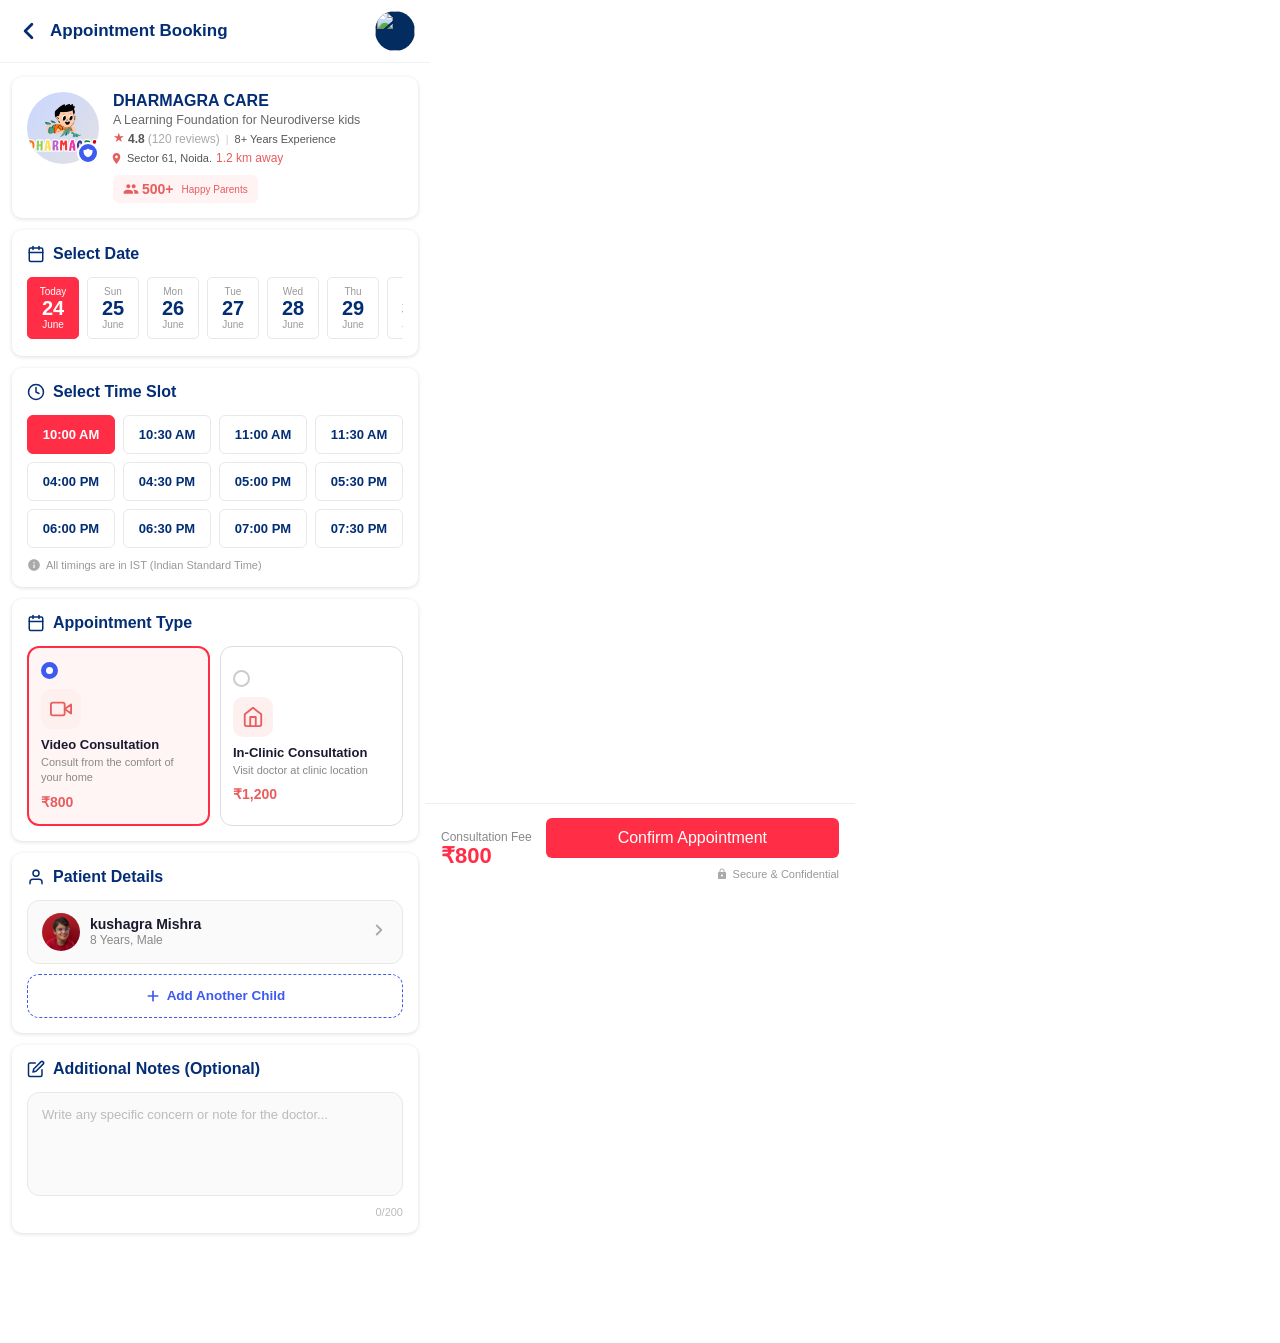
==== calender.html @ 7a9750ef "Add files via upload final code" ====
<!DOCTYPE html>
<html lang="en">
<head>
<meta charset="UTF-8">
<meta name="viewport" content="width=device-width, initial-scale=1.0, maximum-scale=1.0">
<title>Book Appointment</title>
<link rel="stylesheet" href="css/style.css">
<style>

:root{
    --primary:#032d74;
    --secondary:#ff2d46;
    --bg:#f8f8f8;
    --text:#0d2c63;
    --white:#ffffff;
    --gray: #667085;
}


  .screen {
    width: 100%;
    max-width: 430px;
    background: #fff;
    position: relative;
  }
  .topbar-title h1 {
    font-size: 17px;
    font-weight: 700;
    color: #1a1a2e;
    line-height: 1.2;
  }
  .topbar-title p {
    font-size: 11.5px;
    color: #888;
    margin-top: 1px;
  }

  .topbar-right {
    display: flex;
    align-items: center;
    gap: 8px;
    background: #fff;
    border: 1.5px solid #eee;
    border-radius: 22px;
    padding: 5px 10px 5px 6px;
    cursor: pointer;
  }
  .avatar-circle {
    width: 32px; height: 32px;
    border-radius: 50%;
    background: #3d5af1;
    display: flex; align-items: center; justify-content: center;
  }
  .avatar-circle svg { width: 20px; height: 20px; color: #fff; }
  .topbar-right-text { line-height: 1.2; }
  .topbar-right-text .hello { font-size: 12.5px; font-weight: 700; color: #1a1a2e; }
  .topbar-right-text .role { font-size: 10.5px; color: #888; }
  .chevron-down { color: #555; margin-left: 2px; }

  /* ── SCROLLABLE CONTENT ── */
  .content {
    padding: 14px 12px 110px;
    display: flex;
    flex-direction: column;
    gap: 12px;
  }

  /* ── DOCTOR CARD ── */
  .doctor-card {
    background: #fff;
    border-radius: 10px;
    padding: 15px;
    display: flex;
    align-items: flex-start;
    gap: 14px;
    box-shadow: 0 1px 4px #ddd;
  }
  .doctor-img-wrap {
    position: relative;
    flex-shrink: 0;
  }
  .doctor-img img{
    max-width: 100%;
    max-height: 100%;
  }
  .doctor-img {
    width: 72px; height: 72px;
    border-radius: 50%;
    object-fit: cover;
    background: linear-gradient(135deg, #c9d6ff, #e2e2e2);
    display: flex; align-items: center; justify-content: center;
    overflow: hidden;
  }
  .doctor-img svg { width: 52px; height: 52px; color: #7a9fff; }
  .verified-badge {
    position: absolute;
    bottom: 0; right: 0;
    width: 22px; height: 22px;
    background: #3d5af1;
    border-radius: 50%;
    display: flex; align-items: center; justify-content: center;
    border: 2px solid #fff;
  }
  .verified-badge svg { width: 12px; height: 12px; color: #fff; }

  .doctor-info { flex: 1; }
  .doctor-info h2 { font-size: 16px; font-weight: 700; color: var(--primary); }
  .doctor-info .specialty { font-size: 12.5px; color: #666; margin-top: 3px; }
  .doctor-meta {
    display: flex; align-items: center; gap: 6px;
    margin-top: 5px;
  }
  .stars { display: flex; align-items: center; gap: 3px; font-size: 12px; color: #555; white-space: nowrap; }
  .star-icon { color: #e85d5d; font-size: 13px; margin-top: -3px; }
  .meta-dot { color: #ccc; font-size: 11px; }
  .experience { font-size: 11px; color: #555; white-space: nowrap; }
  .location {
    display: flex; align-items: center; gap: 4px;
    margin-top: 5px; font-size: 11px; color: #555;
  }
  .location svg { width: 13px; height: 13px; color: #e85d5d; flex-shrink: 0; margin-left: -3px; }
  .location .dist { color: #e85d5d; font-weight: 500; font-size: 12px; white-space: nowrap;}

  .happy-badge {
      display: inline-flex;
    align-items: center;
    background: #fff3f3;
    border-radius: 6px;
    padding: 6px 10px;
    gap: 8px;
    align-self: flex-start;
    margin-top: 10px;
  }
  .happy-badge .icon-row { display: flex; align-items: center; gap: 3px; }
  .happy-badge svg { width: 16px; height: 16px; color: #e85d5d; }
  .happy-badge .count { font-size: 14px; font-weight: 800; color: #e85d5d; }
  .happy-badge .label { font-size: 10px; color: #e85d5d; font-weight: 500; text-align: center; }

  /* ── SECTION CARD ── */
  .section-card {
    background: #fff;
    border-radius: 10px;
    padding: 15px;
    box-shadow: 0 1px 4px #ddd;
  }
  .section-title {
    display: flex; align-items: center; gap: 8px;
    font-size: 16px; font-weight: 700; color: var(--primary);
    margin-bottom: 14px;
  }
  .section-title svg { width: 18px; height: 18px; color: var(--primary); }

  /* ── DATE SELECTOR ── */
  .date-row {
    display: flex; gap: 8px; overflow-x: auto;
    padding-bottom: 2px;
    scrollbar-width: none;
  }
  .date-row::-webkit-scrollbar { display: none; }

  .date-btn {
    display: flex; flex-direction: column; align-items: center;
    border: 1.5px solid #e8e8e8;
    border-radius: 5px;
    padding: 8px 10px;
    min-width: 52px;
    cursor: pointer;
    background: #fff;
    transition: all .15s;
    flex-shrink: 0;
  }
  .date-btn .day-label { font-size: 10px; color: #999; font-weight: 500; }
  .date-btn .day-num { font-size: 20px; font-weight: 800; color: var(--primary); line-height: 1.1; }
  .date-btn .month { font-size: 10px; color: #999; font-weight: 500; }
  .date-btn.active {
    background: var(--secondary);
    border-color: var(--secondary);
  }
  .date-btn.active .day-label,
  .date-btn.active .day-num,
  .date-btn.active .month { color: #fff; }
  .date-btn:not(.active):hover { border-color: #3d5af1; }

  /* ── TIME SLOTS ── */
  .time-grid {
    display: grid;
    grid-template-columns: repeat(4, 1fr);
    gap: 8px;
  }
  .time-btn {
    border: 1.5px solid #e8e8e8;
    border-radius: 6px;
    padding: 11px 4px;
    font-size: 13px;
    font-weight: 600;
    color: var(--primary);
    background: #fff;
    cursor: pointer;
    text-align: center;
    transition: all .15s;
  }
  .time-btn.active {
    background: var(--secondary);
    border-color: var(--secondary);
    color: #fff;
  }
  .time-btn:not(.active):hover { border-color: #3d5af1; color: #3d5af1; }

  .time-note {
    display: flex; align-items: center; gap: 5px;
    margin-top: 10px;
    font-size: 11px; color: #999;
  }
  .time-note svg { width: 14px; height: 14px; color: #aaa; flex-shrink: 0; }

  /* ── APPOINTMENT TYPE ── */
  .appt-type-row {
    display: grid;
    grid-template-columns: 1fr 1fr;
    gap: 10px;
  }
  .appt-type-btn {
    border: 1.5px solid #ddd;
    border-radius: 12px;
    padding: 14px 12px;
    cursor: pointer;
    background: #fff;
    text-align: left;
    transition: border-color .15s;
    position: relative;
  }
  .appt-type-btn.active { border-color: var(--secondary); border-width: 2px; background: #ff00000a; }
  .radio-dot {
    width: 17px; height: 17px;
    border-radius: 50%;
    border: 2px solid #ccc;
    margin-bottom: 10px;
    display: flex; align-items: center; justify-content: center;
  }
  .appt-type-btn.active .radio-dot {
    border-color: #3d5af1;
    background: #3d5af1;
  }
  .appt-type-btn.active .radio-dot::after {
    content: '';
    width: 7px; height: 7px;
    border-radius: 50%;
    background: #fff;
  }
  .appt-icon-wrap {
    width: 40px; height: 40px;
    border-radius: 10px;
    background: #fff0f0;
    display: flex; align-items: center; justify-content: center;
    margin-bottom: 8px;
  }
  .appt-icon-wrap svg { width: 22px; height: 22px; color: #e85d5d; }
  .appt-type-btn .type-name { font-size: 13px; font-weight: 700; color: #1a1a2e; }
  .appt-type-btn .type-desc { font-size: 11px; color: #888; margin-top: 3px; line-height: 1.4; }
  .appt-type-btn .type-price { font-size: 14px; font-weight: 800; color: #e85d5d; margin-top: 8px; }

  /* ── PATIENT DETAILS ── */
  .patient-row {
    display: flex; align-items: center; justify-content: space-between;
    border: 1.5px solid #e8e8e8;
    border-radius: 12px;
    padding: 12px 14px;
    cursor: pointer;
    background: #fafafa;
  }
  .patient-info { display: flex; align-items: center; gap: 10px; }
  .patient-avatar {
    width: 38px; height: 38px;
    border-radius: 50%;
    background: linear-gradient(135deg, #d4e6ff, #b8d4ff);
    display: flex; align-items: center; justify-content: center;
    font-size: 20px;
  }
  .patient-name { font-size: 14px; font-weight: 700; color: #1a1a2e; }
  .patient-age { font-size: 12px; color: #888; margin-top: 1px; }
  .chevron-right { color: #aaa; }
  .chevron-right svg { width: 18px; height: 18px; }

  .add-child-btn {
    display: flex; align-items: center; justify-content: center;
    gap: 6px;
    border: 1.5px dashed #3d5af1;
    border-radius: 12px;
    padding: 13px;
    background: transparent;
    color: #3d5af1;
    font-size: 13.5px;
    font-weight: 600;
    cursor: pointer;
    margin-top: 10px;
    width: 100%;
    transition: background .15s;
  }
  .add-child-btn:hover { background: #f0f3ff; }
  .add-child-btn svg { width: 16px; height: 16px; }

  /* ── NOTES ── */
  .notes-textarea {
    width: 100%;
    border: 1.5px solid #e8e8e8;
    border-radius: 12px;
    padding: 12px 14px;
    font-size: 13px;
    color: var(--primary);
    resize: none;
    font-family: inherit;
    outline: none;
    background: #fafafa;
    line-height: 1.5;
    transition: border-color .15s;
  }
  .notes-textarea:focus { border-color: var(--secondary); background: #fff; }
  .notes-textarea::placeholder { color: #bbb; }
  .char-count { text-align: right; font-size: 11px; color: #bbb; margin-top: 6px; }

  /* ── STICKY FOOTER ── */
  .sticky-footer {
    position: fixed;
    bottom: 0; left: 50%;
    transform: translateX(-50%);
    width: 100%; max-width: 430px;
    background: #fff;
    padding: 14px 16px 20px;
    border-top: 1px solid #eee;
    display: flex; align-items: center; justify-content: space-between;
    gap: 14px;
    z-index: 100;
  }
  .fee-section .fee-label { font-size: 12px; color: #888; }
  .fee-section .fee-amount { font-size: 22px; font-weight: 800; color: var(--secondary); line-height: 1.1; }

  .confirm-btn {
    flex: 1;
    background: #e85d5d;
    color: #fff;
    border: none;
    border-radius: 14px;
    padding: 15px 20px;
    font-size: 15px;
    font-weight: 700;
    cursor: pointer;
    transition: background .15s, transform .1s;
    letter-spacing: 0.2px;
  }
  .confirm-btn:hover { background: #d94f4f; }
  .confirm-btn:active { transform: scale(0.98); }

  .secure-line {
    display: flex; align-items: center; justify-content: center;
    gap: 5px;
    font-size: 11px; color: #999;
    margin-top: 6px;
  }
  .secure-line svg { width: 12px; height: 12px; color: #aaa; }
</style>
</head>
<body>
<div class="screen">

  <!-- TOP BAR -->
         <header class="app-header">

    <div class="header-left">

        <a href="doctor-list.html" class="back-btn">
            <svg xmlns="http://www.w3.org/2000/svg" width="28" height="28" fill="none" viewBox="0 0 24 24">
                <path d="M15 18L9 12L15 6"
                    stroke="currentColor"
                    stroke-width="2.5"
                    stroke-linecap="round"
                    stroke-linejoin="round"/>
            </svg>
        </a>

        <div class="title-area">
            <h1>Appointment Booking</h1>
        </div>

    </div>

    <div class="profile-card">

        <div class="profile-icon">
            <img src="https://media.licdn.com/dms/image/v2/D4D03AQGfmmtap9UGSw/profile-displayphoto-shrink_400_400/profile-displayphoto-shrink_400_400/0/1668447329811?e=2147483647&v=beta&t=0KlNkR86z7JOy1hLVPWrASGpK72NTRUy26PAxBsZ-QY" alt="">
        </div>

        <!-- <div class="profile-info">
            <h4>Hello, Parent!</h4>
            <span>Parent Account</span>
        </div> -->

    </div>

</header>

  <!-- MAIN CONTENT -->
  <div class="content">

    <!-- DOCTOR CARD -->
    <div class="doctor-card">
      <div class="doctor-img-wrap">
        <div class="doctor-img">
          <img src="image/logo.png" alt="">
       
        </div>
        <div class="verified-badge">
          <svg viewBox="0 0 24 24" fill="currentColor"><path d="M9 12l2 2 4-4m5.618-4.016A11.955 11.955 0 0112 2.944a11.955 11.955 0 01-8.618 3.04A12.02 12.02 0 003 9c0 5.591 3.824 10.29 9 11.622 5.176-1.332 9-6.03 9-11.622 0-1.042-.133-2.052-.382-3.016z"/></svg>
        </div>
      </div>

      <div class="doctor-info">
        <h2>DHARMAGRA CARE</h2>
        <div class="specialty">
        A Learning Foundation for Neurodiverse kids
    </div>
        <div class="doctor-meta">
          <span class="stars">
            <span class="star-icon">★</span>
            <strong>4.8</strong> <span style="color:#aaa">(120 reviews)</span>
          </span>
          <span class="meta-dot">|</span>
          <span class="experience">8+ Years Experience</span>
        </div>
        <div class="location">
          <svg viewBox="0 0 24 24" fill="currentColor"><path d="M12 2C8.13 2 5 5.13 5 9c0 5.25 7 13 7 13s7-7.75 7-13c0-3.87-3.13-7-7-7zm0 9.5c-1.38 0-2.5-1.12-2.5-2.5s1.12-2.5 2.5-2.5 2.5 1.12 2.5 2.5-1.12 2.5-2.5 2.5z"/></svg>
          Sector 61, Noida.<span class="dist">1.2 km away</span>
        </div>
        <div class="happy-badge">
        <div class="icon-row">
          <svg viewBox="0 0 24 24" fill="currentColor"><path d="M16 11c1.66 0 2.99-1.34 2.99-3S17.66 5 16 5c-1.66 0-3 1.34-3 3s1.34 3 3 3zm-8 0c1.66 0 2.99-1.34 2.99-3S9.66 5 8 5C6.34 5 5 6.34 5 8s1.34 3 3 3zm0 2c-2.33 0-7 1.17-7 3.5V19h14v-2.5c0-2.33-4.67-3.5-7-3.5zm8 0c-.29 0-.62.02-.97.05 1.16.84 1.97 1.97 1.97 3.45V19h6v-2.5c0-2.33-4.67-3.5-7-3.5z"/></svg>
          <span class="count">500+</span>
        </div>
        <div class="label">Happy Parents</div>
      </div> 
      </div>

      <!-- <div class="happy-badge">
        <div class="icon-row">
          <svg viewBox="0 0 24 24" fill="currentColor"><path d="M16 11c1.66 0 2.99-1.34 2.99-3S17.66 5 16 5c-1.66 0-3 1.34-3 3s1.34 3 3 3zm-8 0c1.66 0 2.99-1.34 2.99-3S9.66 5 8 5C6.34 5 5 6.34 5 8s1.34 3 3 3zm0 2c-2.33 0-7 1.17-7 3.5V19h14v-2.5c0-2.33-4.67-3.5-7-3.5zm8 0c-.29 0-.62.02-.97.05 1.16.84 1.97 1.97 1.97 3.45V19h6v-2.5c0-2.33-4.67-3.5-7-3.5z"/></svg>
          <span class="count">500+</span>
        </div>
        <div class="label">Happy Parents</div>
      </div> -->
    </div>

    <!-- DATE SELECTOR -->
    <div class="section-card">
      <div class="section-title">
        <svg viewBox="0 0 24 24" fill="none" stroke="currentColor" stroke-width="2" stroke-linecap="round" stroke-linejoin="round">
          <rect x="3" y="4" width="18" height="18" rx="2" ry="2"/><line x1="16" y1="2" x2="16" y2="6"/><line x1="8" y1="2" x2="8" y2="6"/><line x1="3" y1="10" x2="21" y2="10"/>
        </svg>
        Select Date
      </div>
      <div class="date-row" id="dateRow">
        <!-- Generated by JS -->
      </div>
    </div>

    <!-- TIME SLOTS -->
    <div class="section-card">
      <div class="section-title">
        <svg viewBox="0 0 24 24" fill="none" stroke="currentColor" stroke-width="2" stroke-linecap="round" stroke-linejoin="round">
          <circle cx="12" cy="12" r="10"/><polyline points="12 6 12 12 16 14"/>
        </svg>
        Select Time Slot
      </div>
      <div class="time-grid" id="timeGrid">
        <!-- Generated by JS -->
      </div>
      <div class="time-note">
        <svg viewBox="0 0 24 24" fill="currentColor"><path d="M12 2C6.48 2 2 6.48 2 12s4.48 10 10 10 10-4.48 10-10S17.52 2 12 2zm1 15h-2v-6h2v6zm0-8h-2V7h2v2z"/></svg>
        All timings are in IST (Indian Standard Time)
      </div>
    </div>

    <!-- APPOINTMENT TYPE -->
    <div class="section-card">
      <div class="section-title">
        <svg viewBox="0 0 24 24" fill="none" stroke="currentColor" stroke-width="2" stroke-linecap="round" stroke-linejoin="round">
          <rect x="3" y="4" width="18" height="18" rx="2" ry="2"/><line x1="16" y1="2" x2="16" y2="6"/><line x1="8" y1="2" x2="8" y2="6"/><line x1="3" y1="10" x2="21" y2="10"/>
        </svg>
        Appointment Type
      </div>
      <div class="appt-type-row">
        <button class="appt-type-btn active" onclick="selectType(this, 800)" data-price="800">
          <div class="radio-dot"></div>
          <div class="appt-icon-wrap">
            <svg viewBox="0 0 24 24" fill="none" stroke="currentColor" stroke-width="2" stroke-linecap="round" stroke-linejoin="round">
              <polygon points="23 7 16 12 23 17 23 7"/><rect x="1" y="5" width="15" height="14" rx="2" ry="2"/>
            </svg>
          </div>
          <div class="type-name">Video Consultation</div>
          <div class="type-desc">Consult from the comfort of your home</div>
          <div class="type-price">₹800</div>
        </button>
        <button class="appt-type-btn" onclick="selectType(this, 1200)" data-price="1200">
          <div class="radio-dot"></div>
          <div class="appt-icon-wrap">
            <svg viewBox="0 0 24 24" fill="none" stroke="currentColor" stroke-width="2" stroke-linecap="round" stroke-linejoin="round">
              <path d="M3 9l9-7 9 7v11a2 2 0 0 1-2 2H5a2 2 0 0 1-2-2z"/><polyline points="9 22 9 12 15 12 15 22"/>
            </svg>
          </div>
          <div class="type-name">In-Clinic Consultation</div>
          <div class="type-desc">Visit doctor at clinic location</div>
          <div class="type-price">₹1,200</div>
        </button>
      </div>
    </div>

    <!-- PATIENT DETAILS -->
    <div class="section-card">
      <div class="section-title">
        <svg viewBox="0 0 24 24" fill="none" stroke="currentColor" stroke-width="2" stroke-linecap="round" stroke-linejoin="round">
          <path d="M20 21v-2a4 4 0 0 0-4-4H8a4 4 0 0 0-4 4v2"/><circle cx="12" cy="7" r="4"/>
        </svg>
        Patient Details
      </div>
      <div class="patient-row">
        <div class="patient-info">
          <div class="patient-avatar" style="overflow: hidden;">
            <img style="width: 100%; height: 100%;" src="image/profile.png" alt="">
          </div>
          <div>
            <div class="patient-name">kushagra Mishra</div>
            <div class="patient-age">8 Years, Male</div>
          </div>
        </div>
        <div class="chevron-right">
          <svg viewBox="0 0 24 24" fill="none" stroke="currentColor" stroke-width="2.5" stroke-linecap="round" stroke-linejoin="round">
            <polyline points="9 18 15 12 9 6"/>
          </svg>
        </div>
      </div>
      <button class="add-child-btn">
        <svg viewBox="0 0 24 24" fill="none" stroke="currentColor" stroke-width="2.5" stroke-linecap="round" stroke-linejoin="round">
          <line x1="12" y1="5" x2="12" y2="19"/><line x1="5" y1="12" x2="19" y2="12"/>
        </svg>
        Add Another Child
      </button>
    </div>

    <!-- ADDITIONAL NOTES -->
    <div class="section-card">
      <div class="section-title">
        <svg viewBox="0 0 24 24" fill="none" stroke="currentColor" stroke-width="2" stroke-linecap="round" stroke-linejoin="round">
          <path d="M11 4H4a2 2 0 0 0-2 2v14a2 2 0 0 0 2 2h14a2 2 0 0 0 2-2v-7"/><path d="M18.5 2.5a2.121 2.121 0 0 1 3 3L12 15l-4 1 1-4 9.5-9.5z"/>
        </svg>
        Additional Notes (Optional)
      </div>
      <textarea class="notes-textarea" rows="4" maxlength="200" placeholder="Write any specific concern or note for the doctor..." id="notesArea" oninput="updateChar()"></textarea>
      <div class="char-count"><span id="charCount">0</span>/200</div>
    </div>

  </div><!-- /content -->

  <!-- STICKY FOOTER -->
  <div class="sticky-footer">
    <div class="fee-section">
      <div class="fee-label">Consultation Fee</div>
      <div class="fee-amount" id="feeAmount">₹800</div>
    </div>
    <div style="flex:1; display:flex; flex-direction:column; align-items:end; gap:4px;">
      <a href="appointment-book.html" class="login-btn">Confirm Appointment</a>
      <div class="secure-line">
        <svg viewBox="0 0 24 24" fill="currentColor"><path d="M18 8h-1V6c0-2.76-2.24-5-5-5S7 3.24 7 6v2H6c-1.1 0-2 .9-2 2v10c0 1.1.9 2 2 2h12c1.1 0 2-.9 2-2V10c0-1.1-.9-2-2-2zm-6 9c-1.1 0-2-.9-2-2s.9-2 2-2 2 .9 2 2-.9 2-2 2zm3.1-9H8.9V6c0-1.71 1.39-3.1 3.1-3.1 1.71 0 3.1 1.39 3.1 3.1v2z"/></svg>
        Secure &amp; Confidential
      </div>
    </div>
  </div>

</div><!-- /screen -->

<script>
  // ── DATE GENERATION ──
  const days = ['Sun','Mon','Tue','Wed','Thu','Fri','Sat'];
  const months = ['Jan','Feb','Mar','Apr','May','Jun','Jul','Aug','Sep','Oct','Nov','Dec'];
  const dateRow = document.getElementById('dateRow');

  const base = new Date(2025, 4, 24); // May 24, 2025 (Today in image)
  const labels = ['Today', 'Sun', 'Mon', 'Tue', 'Wed', 'Thu', 'Fri'];
  const dateNums = [24, 25, 26, 27, 28, 29, 30];

  labels.forEach((label, i) => {
    const d = document.createElement('button');
    d.className = 'date-btn' + (i === 0 ? ' active' : '');
    d.innerHTML = `<span class="day-label">${label}</span><span class="day-num">${dateNums[i]}</span><span class="month">June</span>`;
    d.onclick = () => {
      document.querySelectorAll('.date-btn').forEach(b => b.classList.remove('active'));
      d.classList.add('active');
    };
    dateRow.appendChild(d);
  });

  // ── TIME SLOTS ──
  const times = ['10:00 AM','10:30 AM','11:00 AM','11:30 AM','04:00 PM','04:30 PM','05:00 PM','05:30 PM','06:00 PM','06:30 PM','07:00 PM','07:30 PM'];
  const timeGrid = document.getElementById('timeGrid');

  times.forEach((t, i) => {
    const btn = document.createElement('button');
    btn.className = 'time-btn' + (i === 0 ? ' active' : '');
    btn.textContent = t;
    btn.onclick = () => {
      document.querySelectorAll('.time-btn').forEach(b => b.classList.remove('active'));
      btn.classList.add('active');
    };
    timeGrid.appendChild(btn);
  });

  // ── APPOINTMENT TYPE ──
  function selectType(el, price) {
    document.querySelectorAll('.appt-type-btn').forEach(b => b.classList.remove('active'));
    el.classList.add('active');
    document.getElementById('feeAmount').textContent = '₹' + price.toLocaleString('en-IN');
  }

  // ── NOTES CHAR COUNT ──
  function updateChar() {
    document.getElementById('charCount').textContent = document.getElementById('notesArea').value.length;
  }
</script>
</body>
</html>
---- css/style.css ----
:root{
    --primary:#032d74;
    --secondary:#ff2d46;
    --bg:#f8f8f8;
    --text:#0d2c63;
    --white:#ffffff;
    --gray: #667085;
}

*{
    margin:0;
    padding:0;
    box-sizing:border-box;
    font-family:Poppins,sans-serif;
}



.splash-screen{
   width: 100%;
    max-width: 100%;
    height: 100dvh;
    margin: auto;
    position: relative;
    overflow: hidden;
    background: #fafafa;
    display: flex;
    flex-direction: column;
    align-items: center;
    text-align: center;
    padding: 0 24px;
    justify-content: center;
}

.top-shape{
    width:100%;
    position:absolute;
    top:0;
    left:0;
    height: 70px;
}

@keyframes scaleIn {
  0% {
    opacity:0;
  }
  100% {
     opacity:1;
  }
}

.splash-screen {
  animation: scaleIn 1s ease forwards;
}

.bottom-shape{
    width:100%;
    position:absolute;
    bottom:0;
    left:0;
    height: 90px;
    float: left;
}

.logo-section{
    margin-top:180px;
    z-index:2;
}

.logo-section img{
    width:240px;
    display:block;
}

.tagline{
    margin-top:6px;
    color:var(--text);
    font-size:12px;
    font-weight:600;
    z-index:2;
}

.small-line{
    width:60px;
    height:2px;
    background:var(--secondary);
    border-radius:20px;
    margin:5px auto;
    margin-bottom: 13px;
    z-index:2;
}

.happy-wrapper{
    display:flex;
    align-items:center;
    justify-content:center;
    gap:18px;
    margin-top:2px;
}

.heart{
    color:#ff2d46;
    font-size:22px;
    animation:pulse 1.5s infinite;
}

.happy-box{
    background:#ff2d46;
    color:#fff;
    padding:8px 28px;
    border-radius:40px;
    font-size:12px;
    font-weight:600;
    box-shadow:0 8px 20px rgba(255,45,70,.25);
    white-space: nowrap;
}


.heart{
    color:#ff2d46;
    font-size:18px;
}

.features{
    margin-top:40px;
    display:flex;
    justify-content:center;
    align-items:start;
    gap:21px;
    z-index:2;
}

.feature{
    text-align:center;
}

.icon{
  width: 55px;
    height: 55px;
    border-radius: 50%;
    background: var(--primary);
    color: white;
    display: flex;
    align-items: center;
    justify-content: center;
    font-size: 24px;
    margin: auto;
}
.text-red{
    color: var(--secondary) !important;
}

.red{
    background:var(--secondary);
}

.feature h4{
    margin-top:10px;
    color:var(--text);
    font-size:11px;
    font-weight:700;
}

.divider{
    width:2px;
    height:0px;
    margin-top: 9px;
    background:#032d74;
}

.hope-text{
    margin-top: 27px;
    color: var(--text);
    font-size: 12px;
    font-weight: 700;
    line-height: 1.3;

    z-index: 2;
}


.mobile-frame{
    width:390px;
    height:844px;
    background:#fff;
    border-radius:35px;
    position:relative;

    border:8px solid #111;
    box-shadow:0 25px 60px rgba(0,0,0,.15);

    overflow-y:auto;
    overflow-x:hidden;
}
.mobile-frame::-webkit-scrollbar{
    width:0;
}

.mobile-frame::before{
    content:'';
    position:absolute;
    top:12px;
    left:50%;
    transform:translateX(-50%);
    width:120px;
    height:28px;
    background:#111;
    border-radius:20px;
    z-index:100;
}

/* login screen  */
.login-screen{
    width: 100%;
    max-width: 100%;
    margin: auto;
    position: relative;
    overflow: hidden;
    background: #fafafa;
    display: flex;
    flex-direction: column;
    align-items: center;
    text-align: center;
    padding: 0 24px;
}



.login-logo{
    text-align:center;
    margin-top:40px;
}

.login-logo img{
    width: 160px;
    filter: drop-shadow(0px 2px 1px #ddd);
}

.login-tagline{
    margin-top: 6px;
    color: var(--text);
    font-size: 10px;
    font-weight: 600;
    z-index: 2;
}

.login-small-line{
    width: 60px;
    height: 2px;
    background: var(--secondary);
    border-radius: 20px;
    margin: 5px auto;
    margin-bottom: 13px;
    z-index: 2;
}

.login-happy-wrapper{
    display:flex;
    justify-content:center;
    align-items:center;
    gap:8px;
    margin-bottom:20px;
}

.login-heart{
    color:#ff2d46;
    font-size:18px;
}

.login-happy-pill{
    background: #ff2d46;
    color: #fff;
    padding: 8px 28px;
    border-radius: 40px;
    font-size: 11px;
    font-weight: 600;
    box-shadow: 0 8px 20px rgba(255, 45, 70, .25);
}

.login-title{
    color:#032d74;
    font-size:16px;
    text-align: center;
    font-weight:700;
    margin-top: 20px;
}

.login-subtitle{
    color:var(--gray);  
    font-size: 13px;
    text-align: center;
    margin-bottom:20px;
}

.login-input-group{
    height:50px;
    border:2px solid #d9dce4;
    border-radius:6px;
    display:flex;
    align-items:center;
    padding:0 18px;
    margin-bottom:12px;
    background:#fff;
}

.login-input-group input, .login-input-group select{
    flex:1;
    border:none;
    outline:none;
    font-size:13px;
    margin-left:12px;
    background-color: transparent;
}


.login-input-group i{
    color:#ff2d46;
    font-size:16px;
}

.forgot-password{
    display: block;
    text-align: right;
    color: #032d74;
    font-size: 13px;
    margin-top: -8px;
    text-decoration: none;
    margin-bottom: 15px
}

.login-btn{
   width: 100%;
    padding: 11px 15px;
    border: none;
    border-radius: 6px;
    background: #ff2d46;
    color: white;
    font-size: 16px;
    font-weight: 500;
    display: inline-block;
    text-decoration: none;
    text-align: center;
}

.or-divider{
    display:flex;
    align-items:center;
    margin:24px 0;
}

.or-divider::before,
.or-divider::after{
    content:'';
    flex:1;
    height:1px;
    background:#d9dce4;
}

.or-divider span{
    margin:0 15px;
    color:#8a8a8a;
}

.social-btn{
    width:100%;
    height:45px;
    background:#fff;
    border:1px solid #032d74;
    border-radius:6px;
    margin-bottom:16px;

    display:flex;
    align-items:center;
    justify-content:center;
    gap:8px;

    font-size:14px;
    font-weight:500;
    color:#032d74;
}
.login-content{
    float: left;
    width: 100%;
    margin-bottom: 50px;
}

.social-btn img,
.social-btn svg{
    width:22px;
    height:22px;
    flex-shrink:0;
}
.signup-text{
    text-align: center;
    margin-bottom: 85px;
    color: #444;
    font-size: 13px;
    margin-top: 20px;
}

.signup-text a{
    color:#ff2d46;
    text-decoration:none;
    font-weight:700;
}

.bottom-message{
    position:absolute;
    bottom:30px;
    width:100%;
    text-align:center;
    z-index:5;
}

.bottom-heart{
    color:#ff2d46;
    font-size:28px;
}

.bottom-message h3{
    color:white;
    margin-top:10px;
    font-size:28px;
    font-weight:700;
}

.bottom-message h3 span{
    color:#ff2d46;
}

.bottom-line{
    width:80px;
    height:4px;
    background:#ff2d46;
    margin:14px auto;
    border-radius:20px;
}



/* sign up screen */
.signup-title{
    text-align:center;
    color:#032d74;
    font-size:16px;
    font-weight:700;
}

.title-icon{
    color:#ff2d46;
}

.signup-subtitle{
    text-align:center;
    color: var(--gray);
    font-size: 10px;
    margin:2px 0 25px;
    line-height:1.5;
}

.signup-input{
    height:45px;
    border:1px solid #d9dce4;
    border-radius:6px;
    display:flex;
    align-items:center;
    padding:0 14px;
    background:#fff;
    margin-bottom:14px;
}

.signup-input input,
.signup-input select{
    flex:1;
    border:none;
    outline:none;
    background:none;
    font-size:11px;
}

.input-icon{
    width:30px;
    height:30px;
    border-radius:50%;
    display:flex;
    align-items:center;
    font-size: 14px;
    justify-content:center;
    margin-right:12px;
}

.child-icon{
    background:#fff0f0;
    color:#ff2d46;
}

.parent-icon{
    background:#eef5ff;
    color:#2563eb;
}

.age-icon{
    background:#eefdf0;
    color:#16a34a;
}

.gender-icon{
    background:#f6ecff;
    color:#9333ea;
}

.phone-icon{
    background:#fff7ed;
    color:#f97316;
}

.terms-box{
    display:flex;
    gap:10px;
    align-items:flex-start;
    margin:18px 0;
}

.terms-box input{
    width:16px;
    height:16px;
}

.terms-box span{
    color:#ff2d46;
}

.signup-btn{
    width:100%;
    height:45px;
    border:none;
    border-radius:6px;
    background:#ff2d46;
    color:#fff;
    font-size:16px;
    font-weight:500;

    display:flex;
    align-items:center;
    justify-content:center;
    gap:14px;
}

.arrow-circle{
    width:25px;
    height:25px;
    background:#fff;
    color:#ff2d46;
    border-radius:50%;
    display:flex;
    font-size: 15px;
    align-items:center;
    justify-content:center;
}

.signup-social-row{
    display:flex;
    gap:12px;
}

.signup-social-btn{
    height: 45px;
    border: 1px solid #d9dce4;
    border-radius: 6px;
    background: #fff;
    color: #032d74;
    width: 100%;
    display: flex;
    font-size: 14px;
    gap: 10px;
    font-weight: 500;
    align-items: center;
    justify-content: center;
    box-shadow: 0 0 1px #ddd;
}

.signup-footer-text{
    text-align:center;
    margin-top:20px;
    font-size: 10px;
    margin-bottom: 80px;
}

.signup-footer-text a{
    color:#ff2d46;
    text-decoration:none;
    font-weight:700;
}
label{
    font-size: 11px;
}


/* question section */
.option-card{
border:2px solid #ddd;
border-radius:20px;
padding:40px 20px;
cursor:pointer;
transition:.3s;
}

.option-card.selected.yes-card{
border-color:#22c55e;
background:#f0fff4;
}

.option-card.selected.no-card{
border-color:#ff2d46;
background:#fff4f4;
}
.active{
background:#032d74;
color:#fff;
}
.completed{
background:#22c55e;
color:#fff;
}
.wrong{
background:#ff2d46;
color:#fff;
}


/* header content */
.header{
    width: 100%;
    max-width: 700px;
    height: 70px;
    background: #fff;
    border-bottom: 1px solid #e5e5e5;
    display: flex;
    align-items: center;
    justify-content: space-between;
    padding: 0 15px;
}

.left{
    display: flex;
    align-items: center;
    gap: 12px;
}

.back{
    font-size: 24px;
    color: #1d3b8b;
    cursor: pointer;
}

.title{
    font-size: 22px;
    font-weight: 700;
    color: #1d3b8b;
}

.subtitle{
    font-size: 13px;
    color: #9aa3b2;
    margin-top: 3px;
}

.right{
    display: flex;
    align-items: center;
    gap: 10px;
    border: 1px solid #e6e6e6;
    padding: 8px 12px;
    border-radius: 10px;
}

.avatar{
    width: 38px;
    height: 38px;
    border-radius: 50%;
    background: #1d3b8b;
    display: flex;
    align-items: center;
    justify-content: center;
    color: white;
    font-size: 20px;
}

.user-info h4{
    font-size: 14px;
    color: #1d3b8b;
}

.user-info p{
    font-size: 11px;
    color: #8b93a6;
}

.arrow{
    color: #1d3b8b;
}

.start-tests{
    max-width: 100%;
    width: 100%;
    padding: 25px;
}

.test-image {
    width: 100%;
    margin: auto;
    float: left;
    margin-bottom: 20px;
    text-align: center;
}

.start-tests .login-subtitle {
    margin-top: 15px;
}
.start-tests .login-logo{
    margin-top: 0px;
}
.start-tests img {
    max-width: 220px;
    margin: auto;
}
.lists{
    padding: 0;
    list-style: none;
    margin-bottom: 25px;
    text-align: center;
}
ul.lists li {
    line-height: 30px;
    color: #032d74;
    max-width: 230px;
    margin: auto;
    font-size: 13px;
    font-weight: 600;
    display: inline-block;
    margin: 0 9px;
    text-align: center;
}
ul.lists i {
    width: 17px;
    height: 17px;
    background: green;
    border-radius: 50%;
    text-align: center;
    color: white;
    font-size: 11px;
    line-height: 18px;
    margin-right: 5px;
}

.start-tests .login-btn{
    margin-bottom: 100px;
}

.report{
    width: 100%;
    float: left;
    padding: 20px;
}


.ass {
    width: 100%;
    float: left;
    display: flex;
    justify-content: center;
    align-items: center;
    flex-direction: column;
    text-align: center;
}

.tik-img {
    width: 115px;
    float: left;
}

.tik-img img {
    width: 100%;
}

.com {
    width: 70%;
    float: left;


}

.com-one {
    width: 100%;
    float: left;
}

.com-one h2 {
    color: var(--primary);
    margin-top: 10px;
    font-size: 19px;
}

.com-one p {
    color: var(--gray);
    font-size: 14px;
    margin-top: 10px;
    font-size: 13px;


}

.cv {
    width: 100%;
    float: left;
    padding: 0;
    margin-top: 25px;
    margin-bottom: 0px;
}

.cv-ziro {
    width: 100%;
    float: left;
    border-radius: 10px;
    box-shadow: 0 0 4px #bdbbbb;
    padding: 15px;
}

.cv-one {
    width: 88px;
    float: left;

}

.cv-one img {
    border-radius: 10px;
    width: 100%;


}

.cv-two {
    width: calc(100% - 88px);
    float: right;
    padding-left: 20px;
}
.report .login-btn {
    width: auto;
    padding: 10px 20px;
    font-size: 14px;
}

.cv-two h2 {
    color: var(--primary);
    margin-top: 0;
    font-size: 16px;
    margin-bottom: 0;
}

.cv-two p {
    color: var(--gray);
    font-size: 13px;
    margin-top: 11px;
    margin-bottom: 13px;

}

.boy {
    width: 100%;
    padding: 15px;
    float: left;

}

.boy-ziro {
    width: 100%;
    float: left;
    background-color: #f2f8fe;
    padding: 15px 0px;
    border-radius: 10px;
}

.boy {
    width: 100%;
    float: left;
}

.boy-one {
    width: 30%;
    float: left;
}

.boy-two {
    width: 70%;
    padding: 0 6px;
    float: left;
}

.boy-img {
    width: 100%;
    float: left;
}

.boy-img img {
    width: 100%;
    float: left;
}

.boy-three {
    width: 100%;
    float: left;
}

.boy-three h2 {
    color: #032d74;
    font-size: 20px;
    margin-top: 10px;
    margin-bottom: 5px;
}

.boy-three p {
    font-size: 13px;
    color: #4b75c2;
}

.skell {
    width: 100%;
    float: left;
    display: flex;
    gap: 10px;
    margin-top: 15px;
}

.skell-one {
    width: 25%;
    float: left;


}

.skell-two {
    width: 100%;
    float: left;
    text-align: center;
}

.skell-two p {
    font-size: 11px;
    color: var(--primary);
    margin-top: 0;
}

.report .login-btn.btnblue i {
    font-size: 19px;
    margin-right: 2px;
}
.skell-two i {
    background-color: #d9ecff;
    padding: 0;
    border-radius: 50%;
    font-size: 22px;
    color: #032d74;
    margin-bottom: 7px;
    display: inline-block;
    width: 40px;
    height: 40px;
    line-height: 42px;
    text-align: center;
}
.log {
    width: 100%;
    float: left;
    margin-top: 15px;
}
.logo-ziro {
  width: 100%;
    background-color: #fff9f2;
    float: left;
    padding: 21px 15px;
    border-radius: 10px;
    border: 1px solid #f1e0cc;
    margin-top: 6px;
}

.log-one {
    width: 10%;
    float: left;
}
.lock {
    width: 100%;
    float: left;
}
.lock img {
    width: 100%;
    float: left;
}
.log-two {
    width: 88%;
    float: left;
}
.acc {
    width: 100%;
    float: left;
    padding-left: 15px;
}
.acc h2 {
    color: var(--primary);
    font-size: 16px;
}
.acc p {
    font-size: 13px;
    margin-top: 10px;
}

.log-three {
    width: 45%;
    float: left;
}
.sign {
    width: 100%;
    float: left;
}
.btn {
    width: 100%;
    float: right;
    background-color: #032d74;
    color: #ffffff;
    padding: 10px;
    border-radius: 30px;
    border: none;
    text-align: center;
    margin-top: 12px;

}

.sign span {
    margin-right: px;
    margin-left: px;
}
.note{
    width: 100%;
    float: left;
    padding: 15px;

}
.note-ziro{
    width: 100%;
    float: left;
    background-color: #fef6f7;
}
.note-one{
    width: 10%;
    float: left;
}
.note-img{
    width: 100%;
    float: left;
}
.note-img img{
    width: 100%;
}
.note-two{
    width: 100%;
    float: left;
}
.newcolor{
    background-color: #f3f9ff;
    box-shadow: none !important;
}
.report .login-btn.btnblue{
    background-color: var(--primary);
    width: 100%;
    margin-top: 14px;
    padding-left: 30px;
    padding-right: 30px;
    white-space: nowrap;
}


.left{display:flex;gap:14px;align-items:flex-start}
.back{font-size:28px;font-weight:bold}
h1{font-size:30px;margin-bottom:4px}
.sub{font-size:13px;color:#667085}
.profile{display:flex;gap:8px;align-items:center;background:#fff;padding:10px 12px;border-radius:14px;border:1px solid #e7ecf5}
.card {
    background: #005cfb0a;
    border: 1px solid #e7ecf5;
    border-radius: 10px;
    padding: 15px;
    margin-bottom: 16px;
}
.intro{display:flex;gap:14px;align-items:center; margin-top: 15px;}
.intro h2 {
    font-size: 16px;
    margin-bottom: 5px;
    color: var(--primary);
}
.intro p {
    font-size: 13px;
    line-height: normal;
    color: var(--gray);
    margin-top: 7px;
}
.title{font-size:18px;font-weight:700;margin:18px 0}
.videoRow{ overflow: hidden; display:flex;gap:10px;background:#fff;border:1px solid #e7ecf5;border-radius:18px;padding:10px;margin-bottom:12px}
.thumb{overflow: hidden; min-width:120px; width:120px; height:90px;border-radius:12px;background:#dfe8f8}
.info{flex:1}
.badge{
    display: inline-block;
    color: #fff;
    padding: 5px 9px;
    border-radius: 4px;
    font-size: 12px;
    font-weight: 700;
}
.green{background:#22c55e}.purple{background:#9333ea}.orange{background:#f97316}.blue{background:#2563eb}
.info h3 {
    margin-left: 0;
    font-size: 15px;
    width: calc(100% - 35px);
    float: right;
    white-space: nowrap;
    text-overflow: ellipsis;
    overflow: hidden;
    color: var(--primary);
    margin-top: 2px;
}
.info p {
    font-size: 13px;
    margin-top: 10px;
    color: var(--gray);
    padding-left: 35px;
    margin-top: 2px;
    line-height: 17px;
}
span.badge.green + h3 {
    color: #22c55e;
}

span.badge.purple + h3 {
    color: #9333ea;
}
span.badge.orange + h3 {
    color: #f97316;
}
span.badge.blue + h3 {
    color: #2563eb;
}
.uploadvideo{
    width: 100%;
    float: left;
    padding: 0 15px;
}
.upload{text-align:center}
.upload h2
    {font-size:19px;
    color: var(--primary);

}
.upload p{font-size:13px;color:var(--gray); margin-top: 5px;}
.drop {
    margin-top: 18px;
    border: 2px dashed #c8d7f3;
    border-radius: 7px;
    padding: 25px;
}
.drop h3 {
    font-size: 16px;
    color: var(--primary);
    font-weight: 600;
    display: block !important;
}
.uploadvideo input{display:none}
.label{cursor:pointer;display:block}
.slots{display:grid;grid-template-columns:repeat(2,1fr);gap:10px;margin-top:14px}
.slot{border:1px dashed #c8d7f3;border-radius:12px;padding:16px;min-height:70px;font-size:13px}
.preview{margin-top:15px;display:grid;grid-template-columns:repeat(2,1fr);gap:10px}
.preview video{width:100%;border-radius:12px}
.safe{background:#edf9f1;border:1px solid #d4f0dc;border-radius:16px;padding:14px;font-size:13px}
.btn{margin-top:16px;width:100%;height:58px;background:#032d60;color:#fff;border:none;border-radius:16px;font-size:18px;font-weight:700}
#preview{
    display:grid;
    grid-template-columns:repeat(2,1fr);
    gap:12px;
    margin-top:20px;
}

.video-card-preview{
    background:#fff;
    border-radius:12px;
    padding:8px;
    border:1px solid #e5e7eb;
}

.video-card-preview video{
    width:100%;
    height:140px;
    object-fit:cover;
    border-radius:10px;
}

.video-card-preview p{
    text-align:center;
    margin-top:6px;
    font-size:13px;
    color:#032d60;
    font-weight:600;
}

.videoRow video{
    width: 100%;
    height: 100%;
    object-fit: cover;
}
.privacy-box{
    display:flex;
    align-items:center;
    gap:15px;
    padding:15px 20px;
    background:#F1FAF4;
    border:1px solid #D7F0DD;
    border-radius:10px;
    width:100%;
}

.privacy-icon{
    display:flex;
    align-items:center;
    justify-content:center;
    min-width:48px;
}

.privacy-content h4{
    font-size:16px;
    font-weight:700;
    color: var(--primary);
    margin-bottom:4px;
}

.privacy-content p{
    font-size: 15px;
    color: var(--gray);
    line-height: 17px;
    margin-top: 10px;
}
.uploadvideo .login-btn {
    margin: 25px 0;
}
.iconvideo {
    min-width: 50px;
    height: 50px;
    border-radius: 50%;
    background: #005cfb;
    display: flex;
    align-items: center;
    justify-content: center;
    font-size: 22px;
    color: white;
}

.app-header{
    display:flex;
    align-items:center;
    justify-content:space-between;
    padding:11px 15px;
    border-bottom:1px solid #edf2f7;
}
.header-left{
    display:flex;
    align-items:center;
    gap:8px;
}

.back-btn{
    width:27px;
    height:30px;
    border:none;
    background:transparent;
    cursor:pointer;
    color:var(--primary);
    display:flex;
    align-items:center;
    justify-content:center;
}

.title-area h1{
    font-size:17px;
    font-weight:600;
    color:var(--primary);
    margin-bottom:0px;
}
.profile-card{
    display:flex;
    align-items:center;
    gap:14px;
}

.profile-icon{
    width:40px;
    height:40px;
    border-radius:50%;
    background:#032d60;
    display:flex;
    align-items:center;
    justify-content:center;
    overflow: hidden;
}
.profile-icon img{
width: 100%;
height: 100%;
}

.profile-info h4{
    font-size:13px;
    font-weight:600;
    color:var(--primary);
    margin-bottom:0px;
}

.profile-info span{
    font-size:14px;
    color:#667085;
}
.rec-title h2 { font-size: 16px; font-weight: 600; color: var(--primary); }
.rec-title p {
    font-size: 13px;
    color: var(--gray);
    margin-top: 2px;
}
.map-wrap {
    margin: 14px 14px 0;
    border-radius: 10px;
    overflow: hidden;
    background: #fff;
    border: 1px solid #ddd;
    box-shadow: 0 0 1px #ddd;
}
 .ctrl-btn {
    display: flex; align-items: center; gap: 5px;
    padding: 7px 11px;
    border: 1.5px solid #dde3ef;
    border-radius: 5px;
    background: #fff;
    font-size: 11.5px; font-weight: 500; color: var(--primary);
    white-space: nowrap;
  }
   .tab.active {
    background: var(--primary); color: #fff;
    box-shadow: 0 2px 10px rgba(26,45,90,0.28);
  }
  .avatar-circle img{
    width: 100%;
    height: 100%;
    object-fit: cover;
    object-position: top;
  }
  .avatar-circle{
    overflow: hidden;
  }
  .doc-name {
    font-size: 16px;
    font-weight: 600;
    color: var(--primary);
}
 .loc-row {
    display: flex; align-items: center; gap: 4px;
    font-size: 11px; color: var(--primary);
  }
  .loc-row i { font-size: 10px; color: var(--primary); }

.book-row .login-btn{
    width: auto;
    padding: 8px 11px;
    font-size: 12px;
}
.therapy-header h2 {
        font-size: 16px;
    font-weight: 600;
    color: var(--primary);
}
.th-name{
    font-size: 16px;
    font-weight: 600;
    color: var(--primary);
}
 .view-all {
    display: flex; align-items: center; gap: 4px;
    font-size: 13px; font-weight: 500; color: var(--primary);
    cursor: pointer; text-decoration: none;
  }
  .therapy-card{
    background: #fff;
    border-radius: 10px;
    padding: 13px 13px 11px;
    margin-bottom: 10px;
    display: flex;
    gap: 12px;
    align-items: flex-start;
    border: 1px solid #ddd;
  }



  
.hello {
    width: 100%;
    float: left;
    padding: 15px 8px;
    display: flex;
    justify-content: space-between;
    padding-bottom: 10px;
}

.hello-one {
    width: 60%;
    float: left;

}

.hello-two {
    width: 100%;
    float: left;
}

.arrow {
    width: 15%;
    float: left;
    /* background-color: #8a8a8a; */
}

.arrow i {
    color: #032d74;
    font-size: 31px;
    margin-top: 13px;
    display: inline-block;
}

.arrow-two {
    width: 85%;
    float: left;
    /* background-color: rebeccapurple; */
    padding-left: 2px;
}


.arrow-two h3 {
    font-size: 19px;
    color: #032d74;
    margin-bottom: 5px;
    margin-top: 11px;
}

.hello1-one {
    width: 40%;
    float: right;
}

.arrow-two p {
    font-size: 11px;
    color: #4b75c2;
}

.par {
    width: 100%;
    float: left;
    border: 1px solid rgb(230, 230, 230);
    padding: 10px 0;
    border-radius: 20px;
    display: flex;
    align-items: center;
}

.par-one {
    width: 20%;
    float: left;
    padding-left: 6px;
    display: flex;
    align-items: center;
    justify-content: space-around;
}

.par-one i {
    padding: 7px;
    background-color: #032d74;
    color: #e3e6ea;
    /* margin-top: 0px; */
    display: inline-block;
    font-size: 20px;
    border-radius: 33px;
}
.par-two {
    width: 65%;
    float: left;
    /* background-color: red; */
    text-align: center;
    padding-left: 14px;
    text-align: left;
}

.par-three {
    display: flex;
    width: 15%;
    float: left;
    align-items: center;
    justify-content: space-around;
}

.par-three i {
    display: inline-block;
    color: #043ea2;
    font-size: 15px;
}

.par-two span {
    font-size: 10px;
    color: #032d74;
    font-weight: 400;
}

.par-two p {
    color: #032d74;
    font-size: 13px;
    font-weight: 600;
}

.mob {
    width: 100%;
    float: left;
}

.mob-ziro {
    width: 100%;
    float: left;
    border-radius: 10px;
    background-color: #f5faf6;
    border: 1px solid #1cd81c30;
    margin-top: 15px;
    margin-bottom: 15px;
}

.mob-one {
    width: 90px;
    float: left;
}

.mob-two {
    width: calc(100% - 90px);
    float: left;
}

.mob-img {
    width: 100%;
    float: left;
}

.mob-img img {
    width: 100%;
    border-radius: 10px;
    height: 105px;

}

.ful {
    width: 100%;
    float: left;
    padding: 15px;

}
.ful h3 {
    color: #068d06;
    font-size: 16px;
    font-weight: 600;
}
.ful p {
        font-size: 13px;
    margin-top: 10px;
    color: var(--gray);
}
.dow {
    width: 100%;
    margin-top: 0;
    float: left;
    font-weight: 600;
    display: flex;
    gap: 10px;
    padding: 10px;
}


.fimal-report-poage .login-btn {
    padding: 8px 14px;
    font-size: 13px;
    display: flex;
    justify-content: center;
    gap: 6px;
    white-space: nowrap;
}
.login-btn.blue{
    background-color: var(--primary);
}
span.view {
    color: #FFFFFF;
}
.child {
    float: left;
    width: 100%;
}
.sum {
    width: 100%;
    float: left;
    padding: 10px;
    border: 1px solid #80808033;
    border-radius: 10px;
}


.sum-one {
    width: 100%;
    float: left;
    padding: 10px;
    color: #032d74;
}

.inter {
   width: 100%;
    float: left;
    display: flex;
    align-items: center;
    gap: 10px;
    overflow-x: auto;
    padding-bottom: 10px;
}

.inter-one {
    width: 23%;
    float: left;
    padding: 3px;
    height: 160px;
    border: 1px solid #80808033;
    border-radius: 8px;
}
.inter-one-icon {
    display: flex;
    align-items: center;
    justify-content: space-around;
    
    margin-bottom: 5px;
}
.bi-people {
    color: rgb(20 149 62);
    font-size: 30px;
    padding: 6px;
    background-color: #efffef;
    border-radius: 49px;
    margin-top: 11px;
    display: inline-block;
    margin-bottom: 8px;
}
.inter-one p {
    font-size: 7px;
    font-weight: 600;
    color: #032d74;
    text-align: center;
}
.inter-one-span {
    display: flex;
    align-items: center;
    padding-top: 12px;
    gap: 2px;
    padding-left: 10px;
    padding-right: 5px;
}
.inter-one-span span {
    color: green;
    font-weight: 600;
    font-size: 18px;
}
.inter-one-span sub {
    padding-top: 6px;
    font-size: 14px;
    color: green;
}

.bi-people {
    color: rgb(153, 255, 0);
    font-size: 30px;
    padding: 6px;
    background-color: #efffef;
    border-radius: 49px;
    margin-top: 11px;
    display: inline-block;
    margin-bottom: 8px;
}

.inter-two p {
    font-size: 9px;
    color: #032d74;
    margin-bottom: 9px;
}

.inter-two span {
    color: rgb(111, 184, 1);

}

.inter-two sub {
    color: rgb(111, 182, 4);

}

#mor {
    color: rgb(118, 194, 3);
    font-weight: 600;
    display: inline-block;
    background-color: rgb(219 255 219 / 59%);
    font-size: 12px;
    border-radius: 4px;
    padding: 6px;
    margin-top: 11px;
    margin-left: 2px;
}





.cot {
    width: 100%;
    float: left;
    border: 1px solid rgb(245, 242, 242);
    text-align: center;
    border-radius: 10px
}

.bi-chat-dots {
    color: rgb(132, 9, 254);
    font-size: 30px;
    padding: 6px;
    background-color: rgb(225, 195, 255);
    border-radius: 49px;
    margin-top: 11px;
    display: inline-block;
    margin-bottom: 8px;
}

.cot p {
    font-size: 10px;
    color: #032d74;
    margin-bottom: 9px;
}

.cot span {
    color: rgb(123, 0, 255);


}

.cot sub {
    color: rgb(152, 50, 255);


}
.sum-one h3 {
    font-size: 16px;
    padding-bottom: 8px;
    font-weight: 600;
}
#rat {
    margin-left: 3px;
    font-weight: 600;
    display: inline-block;
    background-color: rgb(241, 222, 255);
    font-size: 12px;
    color: rgb(140 77 203);
    border-radius: 4px;
    padding: 6px;
    margin-top: 11px;
}
.inter4-img {
    width: 45px;
    height: 45px;
    border-radius: 50%;
    background: #a9cefe45;
    display: flex;
    align-items: center;
    justify-content: space-around;
    margin-top: 11px;
    margin-bottom: 10px;
}
.inter4-img img {
    padding: 2px;
    border-radius: 50%;
    width: 35px;
    mix-blend-mode: darken;
}

.inter5-img {
    width: 45px;
    height: 45px;
    border-radius: 50%;
    background: #14953e33;
    display: flex;
    align-items: center;
    justify-content: space-around;
    margin-top: 11px;
    margin-bottom: 10px;
}
.inter5-img img {
    padding: 2px;
    border-radius: 50%;
    width: 35px;
    mix-blend-mode: darken;
}







.need {
    width: 100%;
    float: left;
    border: 1px solid rgb(245, 242, 242);
    text-align: center;
    border-radius: 10px
}

.bi-puzzle-fill {
    color: #ff890e;
    font-size: 30px;
    padding: 6px;
    background-color: #ffead8;
    border-radius: 49px;
    margin-top: 11px;
    display: inline-block;
    margin-bottom: 8px;
}

.need p {
    font-size: 10px;
    color: #032d74;
    margin-bottom: 9px;
}

.need span {
    color: #ff890e;



}

.cot sub {
    color: rgb(152, 50, 255);


}

#ten {
    font-weight: 500;
    margin-top: 11px;
    display: inline-block;
    background-color: #ffead8;
    margin-bottom: 10px;
    font-size: 12px;
    color: #ff890e;
    border-radius: 4px;
    padding: 6px;
}







.att {
    width: 100%;
    float: left;
    border: 1px solid rgb(245, 242, 242);
    text-align: center;
    border-radius: 10px
}

.gola {
    width: 53%;
    float: left;
    text-align: center;
    background-color: #e3eeff;
    border-radius: 50%;
    margin-left: 16px;
    margin-top: 13px;
    margin-bottom: 12px;

}

.gola img {
    border-radius: 29px;
    height: 36px;
}

.att p {
    font-size: 10px;
    color: #032d74;
    margin-bottom: 9px;
}

.att span {
    color: #ff890e;



}

.att sub {
    color: rgb(192, 192, 192);


}









.mod {
    width: 100%;
    float: left;
    border: 1px solid rgb(245, 242, 242);
    text-align: center;
    border-radius: 10px
}

.gola-one {
    width: 53%;
    float: left;
    text-align: center;
    background-color: #e3eeff;
    border-radius: 50%;
    margin-left: 16px;
    margin-top: 13px;
    margin-bottom: 12px;

}

.gola-one img {
    border-radius: 29px;
    height: 36px;
}

.mod p {
    font-size: 10px;
    color: #032d74;
    margin-bottom: 9px;
}

.mod span {
    color: #239548;



}

.att sub {
    color: rgb(192, 192, 192);


}
#ten {
    font-weight: 500;
    margin-top: 11px;
    display: inline-block;
    background-color: #ffead8;
    margin-bottom: 10px;
    font-size: 12px;
    color: #ff890e;
    border-radius: 4px;
    padding: 6px;
    margin-left: 3px;
}

.alert {
    width: 100%;
    float: left;
}
.near{
    float: left;
    width: 100%;
    margin-top: 15px;
    margin-bottom: 15px;
}
.alert-ziro {
    width: 100%;
    float: left;
    background-color: #f1f6fd;
    padding: 10px;
    border-radius: 8px;
    display: flex;
    align-items: center;
    gap: 4px;
}

.alert-one {
   width: 40px;
    float: left;
}

.alert-two {
    width: 100%;
    display: flex;
    justify-content: space-around;
    align-items: center;
    margin-top: 4px;
}

.alert-three {
    width: calc(100% - 80px);
    float: left;
}

.alert-for {
    width: 100%;
    float: left;
}

.alert-for p {
    font-size: 12px;
    margin-top: 0px;
    color: var(--gray);
}

.near-ziro {
   width: 100%;
    float: left;
    background-color: #ffffff;
    padding: 13px 5px;
    border-radius: 8px;
    border: 1px solid #ddd;
}
.near-one {
    width: 75%;
    float: left;
}

.near-two {
    width: 100%;
    padding-left: 9px;
}

.alert-one i {
    font-size: 30px;
    color: #0162fc;
    position: relative;
    top: 2px;
}

.near-three {
    width: 25%;
    float: left;
}

.near-for {
    width: 100%;
    float: left;
}

.near-for img {
    width: 100%;

}
.near-two p {
    font-size: 12px;
    padding-top: 8px;
    color: var(--gray);
    line-height: 13px;
    font-weight: 500;
}

.near-two h3 {
    color: var(--primary);
    font-size: 14px;
}

.find {
    width: 100%;
    float: left;
    margin-bottom: 20px;
}

.find-ziro {
      width: 100%;
    float: left;
    border: 1px solid rgb(240, 234, 234);
    border-radius: 10px;    
    padding: 10px;
    margin-bottom: 15px;
}
.find-ziro .login-btn.blue {
    background-color: #16953f;
}

.find-one {
    width: 14%;
    float: left;
    text-align: center;
}

.loc {
    width: 45px;
    height: 45px;
    float: left;
    background-color: #def4e4;
    border-radius: 50%;
    line-height: 25px;
    text-align: center;

}

.loc i {
    display: inline-block;
    margin-top: 11px;
    font-size: 25px;
    color: #16953f;

}


.find-two a {
    margin-top: 10px;
    width: auto !important;
    display: inline-flex !important;
}

.find-two {
    width: calc(100% - 70px);
    padding-left: 15px;
    float: left;
}

.find-two h3 {
    color: #16953f;
    font-size: 17px;

}

.find-two p {
    font-size: 12px;
    margin-top: 6px;
    color: var(--gray);
}

.find-three {
    width: 100%;
    float: left;
}

.find-three button {
    border: none;
    background-color: #14953e;
    padding: 7px 11px;
    border-radius: 5px;
    margin-top: 25px;
    color: #ffffff;
}

.find-three span {
    font-size: 12px;
}
.home {
    width: 100%;
    float: left;
    background-color: #def4e4;
    border-radius: 50%;
    height: 66px;

}

.home i {
    display: inline-block;
    margin-top: 11px;
    font-size: 40px;
    color: #762cd9;

}
.chos button{
    background-color: #762cd9 !important;
}
.pro h3{
    color: #762cd9 !important;
}
.dis{
    border-color:rgb(237, 222, 255) !important;
    background-color: rgb(248 244 253) !important;
}





.early {
    width: 100%;
    float: left;
    padding: 10px;
}

.early-ziro {
    width: 100%;
    float: left;
    background-color:#fff8ee;
    padding: 10px 0;
    border-radius: 8px;
    border: 1px solid #ffefda ;
}

.early-one {
    width: 10%;
    float: left;
}

.early-two {
    width: 100%;
    float: left;
    
}

.early-three {
    width: 90%;
    float: left;
}

.early-for {
    width: 100%;
    float: left;
}

.early-for p {
    font-size: 10px;
    margin-top: 7px;
}

.pri{
    width: 100%;
    float: left;
    padding: 10px;
}
.pri-ziro{
    width: 100%;
    float: left;
    background-color: #f9fafe;
    border: 2px solid #e9eefc;
    border-radius: 10px;
    padding: 10px 0;
}
.pri-one{
    width: 10%;
    float: left;
}
.pri-two{
    width: 100%;
    float: left;
}
.pri-two img{
    width: 100%;
}



.data {
    width: 60%;
    float: left;
    /* background-color: rebeccapurple; */
}

.data h3 {
    font-size: 18px;
    color:#3f7bea;
    margin-bottom: 5px;
    margin-top: 11px;
}

.data p {
    font-size: 10px;
    color: #acacac;
}


.map{
    width: 30%;
    float: left;
}
.map-one{
    width: 100%;
    float: left;
}
.map-map img{
    width: 100%;
}


.fimal-report-poage {
    float: left;
    width: 100%;
    padding: 0 15px;
}

.allowlocation{
    float: left;
    width: 100%;
    height: 100%;
}
.allowlocation img{
    width: 100%;
}
.inonerows{
    width: 100%;
    display: flex;
    gap: 15px;
}
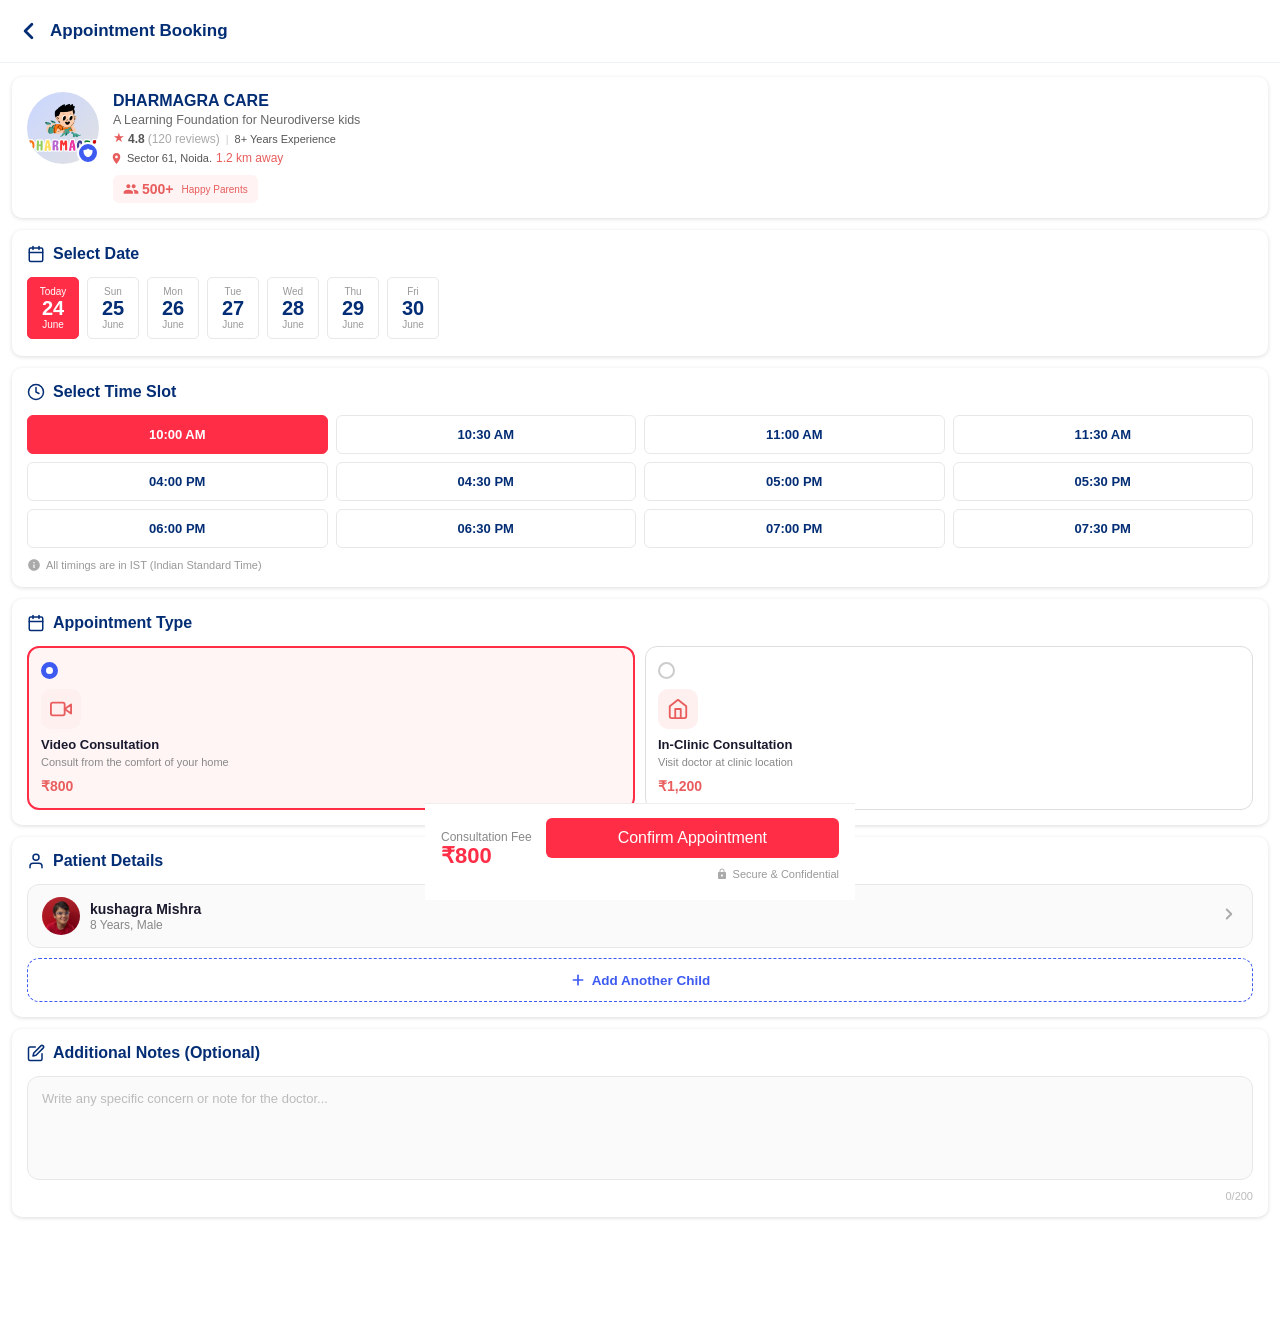
==== commit 27f298a0: "Add files via upload last final code" ====
--- a/calender.html
+++ b/calender.html
@@ -19,7 +19,7 @@
 
   .screen {
     width: 100%;
-    max-width: 430px;
+    max-width: 100%;
     background: #fff;
     position: relative;
   }
--- a/css/style.css
+++ b/css/style.css
@@ -1304,6 +1304,7 @@
     align-items:center;
     justify-content:center;
     overflow: hidden;
+    opacity: 0;
 }
 .profile-icon img{
 width: 100%;
